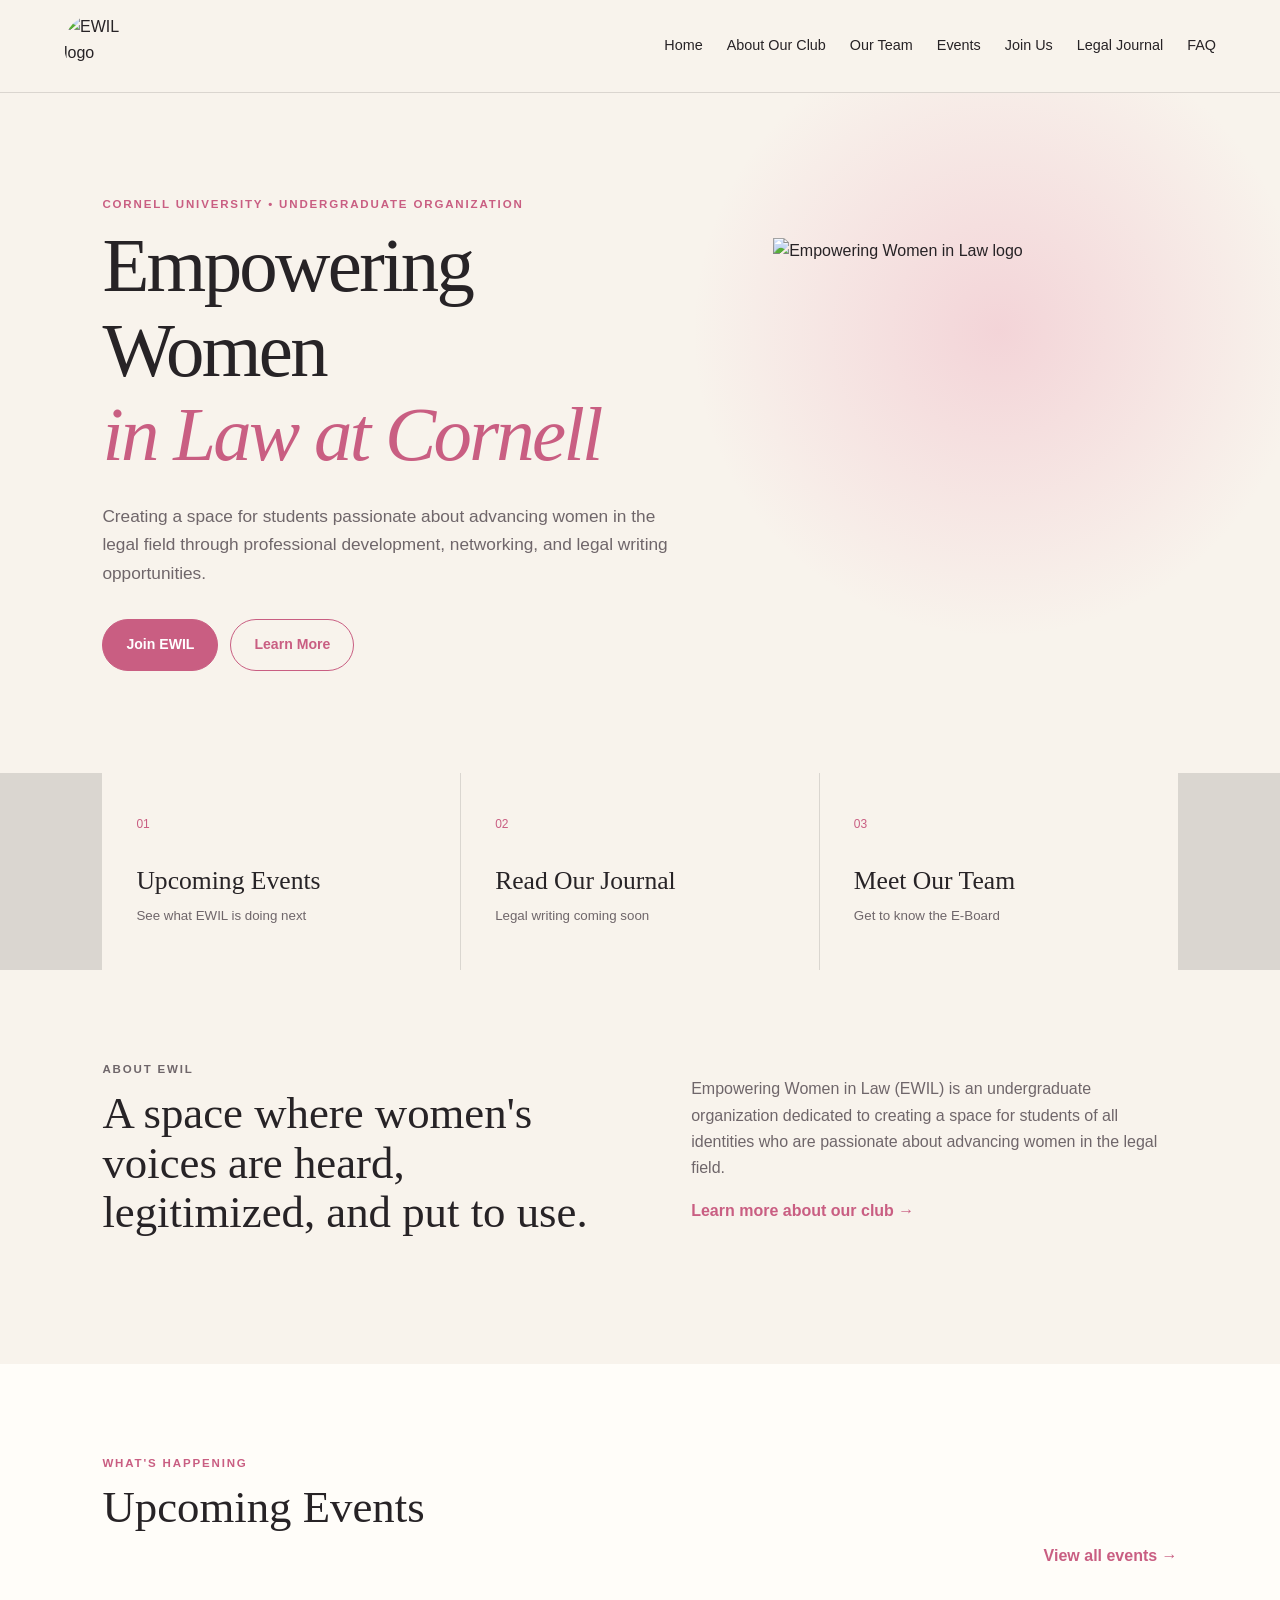
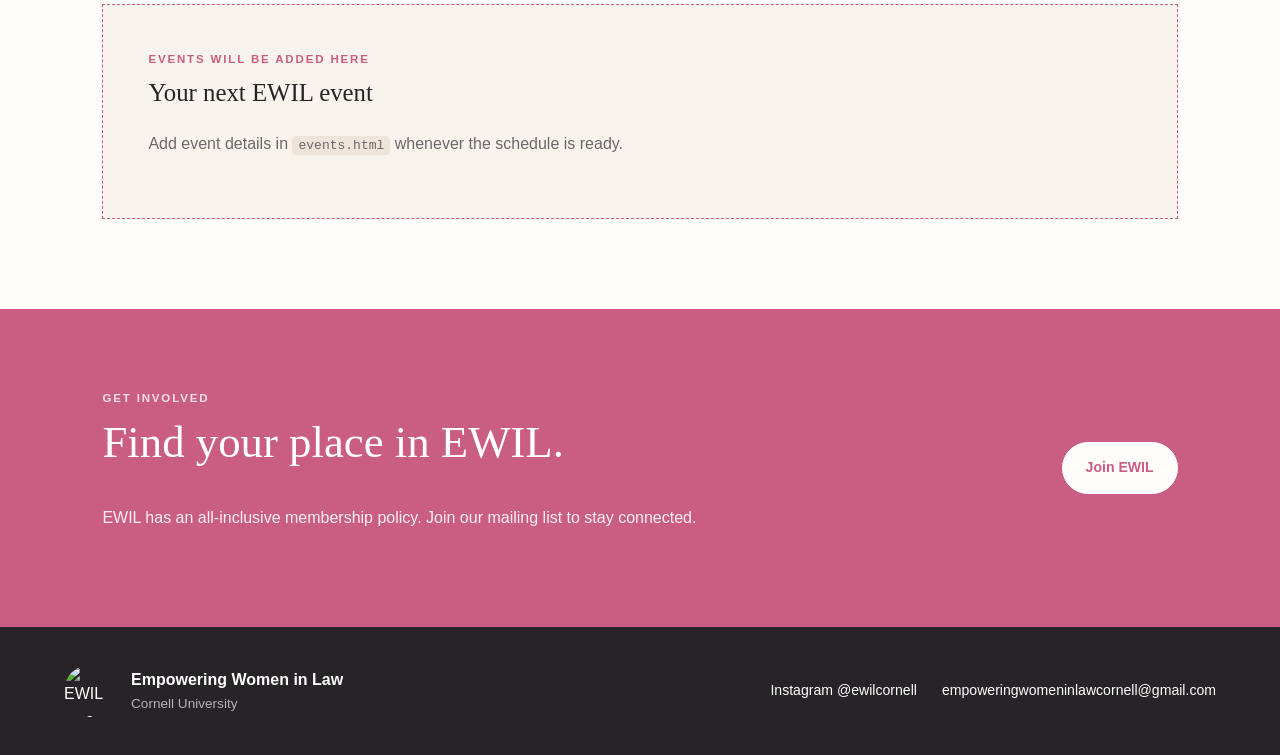
==== index.html @ f0b5902d "Add files via upload" ====
<!doctype html><html lang="en"><head><meta charset="UTF-8"><meta name="viewport" content="width=device-width,initial-scale=1.0"><meta name="description" content="Empowering Women in Law at Cornell"><title>Home | Empowering Women in Law at Cornell</title><link rel="stylesheet" href="style.css"></head><body><nav class="site-nav" aria-label="Main navigation">
<a class="brand" href="index.html"><img src="assets/ewil-logo.png" alt="EWIL logo"></a>
<button class="menu-toggle" aria-label="Open navigation" aria-expanded="false">☰</button>
<div class="nav-links">
<a href="index.html">Home</a><a href="about.html">About Our Club</a><a href="team.html">Our Team</a>
<a href="events.html">Events</a><a href="join.html">Join Us</a><a href="journal.html">Legal Journal</a><a href="faq.html">FAQ</a>
</div></nav><main><header class="hero"><div class="hero-copy">
<p class="eyebrow">Cornell University • Undergraduate Organization</p>
<h1>Empowering Women<br><em>in Law at Cornell</em></h1>
<p class="hero-text">Creating a space for students passionate about advancing women in the legal field through professional development, networking, and legal writing opportunities.</p>
<div class="button-row"><a class="button primary" href="join.html">Join EWIL</a><a class="button secondary" href="about.html">Learn More</a></div>
</div><div class="hero-logo"><div class="logo-frame"><img src="assets/ewil-logo.png" alt="Empowering Women in Law logo"></div></div></header>
<section class="quick-links section"><a href="events.html"><span>01</span><strong>Upcoming Events</strong><small>See what EWIL is doing next</small></a>
<a href="journal.html"><span>02</span><strong>Read Our Journal</strong><small>Legal writing coming soon</small></a>
<a href="team.html"><span>03</span><strong>Meet Our Team</strong><small>Get to know the E-Board</small></a></section>
<section class="split-section section"><div><p class="eyebrow">About EWIL</p><h2>A space where women's voices are heard, legitimized, and put to use.</h2></div>
<div><p>Empowering Women in Law (EWIL) is an undergraduate organization dedicated to creating a space for students of all identities who are passionate about advancing women in the legal field.</p>
<a class="text-link" href="about.html">Learn more about our club →</a></div></section>
<section class="feature-section section"><div class="section-heading"><div><p class="eyebrow">What's happening</p><h2>Upcoming Events</h2></div><a class="text-link" href="events.html">View all events →</a></div>
<div class="placeholder-card"><p class="eyebrow">Events will be added here</p><h3>Your next EWIL event</h3><p>Add event details in <code>events.html</code> whenever the schedule is ready.</p></div></section>
<section class="cta-section"><div><p class="eyebrow">Get involved</p><h2>Find your place in EWIL.</h2><p>EWIL has an all-inclusive membership policy. Join our mailing list to stay connected.</p></div><a class="button light" href="join.html">Join EWIL</a></section></main><footer class="site-footer"><div class="footer-inner">
<div class="footer-brand"><img src="assets/ewil-logo.png" alt="EWIL logo"><div><strong>Empowering Women in Law</strong><span>Cornell University</span></div></div>
<div class="footer-links"><a href="https://www.instagram.com/ewilcornell/" target="_blank" rel="noopener">Instagram @ewilcornell</a>
<a href="mailto:empoweringwomeninlawcornell@gmail.com">empoweringwomeninlawcornell@gmail.com</a></div>
</div></footer><script src="script.js"></script></body></html>
---- style.css ----
*{box-sizing:border-box} :root{--pink:#e784a4;--pink-dark:#c95e82;--pink-soft:#f3c7d5;--cream:#f8f3ec;--white:#fffdf9;--ink:#272326;--muted:#6f666a;--line:rgba(39,35,38,.14);--serif:Georgia,"Times New Roman",serif;--sans:"Helvetica Neue",Helvetica,Arial,sans-serif}
html{scroll-behavior:smooth}body{margin:0;background:var(--cream);color:var(--ink);font-family:var(--sans);line-height:1.65}a{color:inherit;text-decoration:none}img{max-width:100%;display:block}
.site-nav{min-height:86px;padding:14px 5vw;display:flex;align-items:center;justify-content:space-between;gap:28px;background:rgba(248,243,236,.96);border-bottom:1px solid var(--line);position:sticky;top:0;z-index:10;backdrop-filter:blur(10px)}
.brand img{width:64px;height:64px;border-radius:50%;object-fit:cover}.nav-links{display:flex;gap:24px;align-items:center;font-size:.9rem}.nav-links a{padding:8px 0;border-bottom:1px solid transparent}.nav-links a:hover{border-color:var(--pink-dark);color:var(--pink-dark)}.menu-toggle{display:none;border:0;background:transparent;font-size:1.6rem;color:var(--ink)}
.hero{min-height:650px;padding:8vw;display:grid;grid-template-columns:1.15fr .85fr;align-items:center;gap:7vw;background:radial-gradient(circle at 78% 35%,rgba(231,132,164,.28),transparent 28%),var(--cream)}
.eyebrow{margin:0 0 10px;text-transform:uppercase;letter-spacing:.16em;font-size:.72rem;font-weight:700;color:var(--pink-dark)}h1,h2,h3{line-height:1.1;margin-top:0}h1{font-family:var(--serif);font-size:clamp(3.1rem,6vw,6.5rem);font-weight:400;letter-spacing:-.035em;margin-bottom:24px}h1 em{color:var(--pink-dark);font-style:italic}h2{font-family:var(--serif);font-size:clamp(2rem,3.5vw,3.5rem);font-weight:400}h3{font-family:var(--serif);font-size:1.55rem;font-weight:500}
.hero-text{max-width:650px;font-size:1.08rem;color:var(--muted)}.hero-logo{display:flex;justify-content:center}.logo-frame{width:min(390px,70vw);aspect-ratio:1;display:flex;align-items:center;justify-content:center}.logo-frame img{width:100%;height:100%;object-fit:contain}
.button-row{display:flex;flex-wrap:wrap;gap:12px;margin-top:32px}.button{display:inline-block;padding:13px 23px;border-radius:999px;font-size:.88rem;font-weight:700;border:1px solid var(--pink-dark)}.button.primary{background:var(--pink-dark);color:white}.button.secondary{background:transparent;color:var(--pink-dark)}.button.light{background:var(--white);color:var(--pink-dark);border-color:var(--white)}
.section{padding:90px 8vw}.quick-links{display:grid;grid-template-columns:repeat(3,1fr);gap:1px;background:var(--line);padding-top:0;padding-bottom:0}.quick-links a{padding:42px 34px;background:var(--cream)}.quick-links a:hover{background:var(--pink-soft)}.quick-links span{display:block;color:var(--pink-dark);font-size:.75rem;margin-bottom:25px}.quick-links strong{display:block;font-family:var(--serif);font-size:1.6rem;font-weight:400}.quick-links small{color:var(--muted)}
.split-section{display:grid;grid-template-columns:1fr 1fr;gap:8vw;align-items:start}.split-section p{color:var(--muted)}.text-link{color:var(--pink-dark);font-weight:700}.feature-section{background:var(--white)}.section-heading{display:flex;justify-content:space-between;gap:30px;align-items:end;margin-bottom:34px}.placeholder-card,.event-placeholder{border:1px dashed var(--pink-dark);padding:45px;background:var(--cream)}.placeholder-card p:last-child,.event-placeholder p:last-child{color:var(--muted)}
.cta-section{padding:80px 8vw;background:var(--pink-dark);color:white;display:flex;justify-content:space-between;align-items:center;gap:40px}.cta-section .eyebrow{color:white;opacity:.8}.cta-section p{max-width:650px;opacity:.9}
.page-intro{padding:100px 8vw 70px;max-width:1000px}.page-intro.compact{padding-bottom:40px}.page-intro h1{font-size:clamp(3rem,6vw,5.5rem)}.page-intro>p:last-child{max-width:760px;color:var(--muted);font-size:1.08rem}
.content-grid{display:grid;grid-template-columns:1fr 1fr;gap:30px}.content-grid article{background:var(--white);padding:45px;box-shadow:0 18px 50px rgba(60,35,45,.08)}.content-grid article p:last-child{color:var(--muted)}.statement-section{background:var(--pink-soft)}blockquote{font-family:var(--serif);font-size:clamp(2rem,4vw,4rem);line-height:1.15;margin:20px 0 35px;max-width:1000px}.statement-section>p:last-child{max-width:800px}
.team-grid{display:grid;grid-template-columns:repeat(4,1fr);gap:24px}.team-card{background:var(--white);padding:18px 18px 25px;box-shadow:0 18px 50px rgba(60,35,45,.08)}.headshot-placeholder{aspect-ratio:1;background:var(--pink-soft);display:grid;place-items:center;color:var(--pink-dark);font-family:var(--serif);margin-bottom:20px}.team-card h3{margin-bottom:5px}.team-card p{margin:3px 0;color:var(--muted);font-size:.9rem}.team-card .position{color:var(--pink-dark);font-weight:700}
.past-events-grid{display:grid;grid-template-columns:repeat(2,1fr);gap:24px}.past-event{background:var(--white);padding:18px}.photo-placeholder{min-height:250px;background:var(--pink-soft);display:grid;place-items:center;color:var(--pink-dark);font-family:var(--serif);margin-bottom:20px}
.join-panel{display:grid;grid-template-columns:1.5fr .7fr;gap:50px}.join-panel>div{background:var(--white);padding:50px;box-shadow:0 18px 50px rgba(60,35,45,.08)}.contact-box{align-self:start}.contact-box a{display:block;color:var(--pink-dark);font-weight:700;margin-top:15px;overflow-wrap:anywhere}
.coming-soon{min-height:70vh;display:grid;place-items:center;text-align:center;padding:80px 8vw;align-content:center}.coming-soon h1{font-size:clamp(4rem,10vw,8rem);color:var(--pink-dark);margin:5px 0 20px}.coming-soon>p:last-child{max-width:600px;color:var(--muted)}.logo-small img{width:100px;height:100px;object-fit:cover;border-radius:50%;margin:auto}
.faq-list{max-width:1000px;margin:auto}details{background:var(--white);border-bottom:1px solid var(--line);padding:0 28px}summary{cursor:pointer;list-style:none;padding:28px 0;font-family:var(--serif);font-size:1.35rem}summary::-webkit-details-marker{display:none}summary::after{content:"+";float:right;color:var(--pink-dark);font-family:var(--sans)}details[open] summary::after{content:"−"}details p{color:var(--muted);max-width:850px;padding:0 0 28px;margin:0}
.site-footer{background:var(--ink);color:white;padding:38px 5vw}.footer-inner{display:flex;justify-content:space-between;gap:30px;align-items:center}.footer-brand{display:flex;align-items:center;gap:15px}.footer-brand img{width:52px;height:52px;border-radius:50%;object-fit:cover}.footer-brand strong,.footer-brand span{display:block}.footer-brand span{opacity:.65;font-size:.85rem}.footer-links{display:flex;gap:25px;flex-wrap:wrap;font-size:.88rem}.footer-links a:hover{color:var(--pink-soft)}
code{background:#eee5da;padding:2px 6px;border-radius:4px}
@media(max-width:900px){.nav-links{display:none;position:absolute;left:0;right:0;top:85px;background:var(--cream);padding:20px 5vw 30px;flex-direction:column;align-items:flex-start;border-bottom:1px solid var(--line)}.nav-links.open{display:flex}.menu-toggle{display:block}.hero{grid-template-columns:1fr;text-align:center}.hero-text{margin-left:auto;margin-right:auto}.button-row{justify-content:center}.quick-links,.split-section,.content-grid,.join-panel{grid-template-columns:1fr}.team-grid{grid-template-columns:repeat(2,1fr)}.past-events-grid{grid-template-columns:1fr}.section-heading{align-items:flex-start}.cta-section{display:flex}.footer-inner{align-items:flex-start;flex-direction:column}}
@media(max-width:560px){.site-nav{min-height:74px}.brand img{width:54px;height:54px}.nav-links{top:73px}.hero{min-height:auto;padding-top:65px}.section,.page-intro{padding:65px 6vw}.team-grid{grid-template-columns:1fr}.quick-links a{padding:32px 25px}.content-grid article,.join-panel>div{padding:30px}.footer-links{flex-direction:column;gap:8px}}
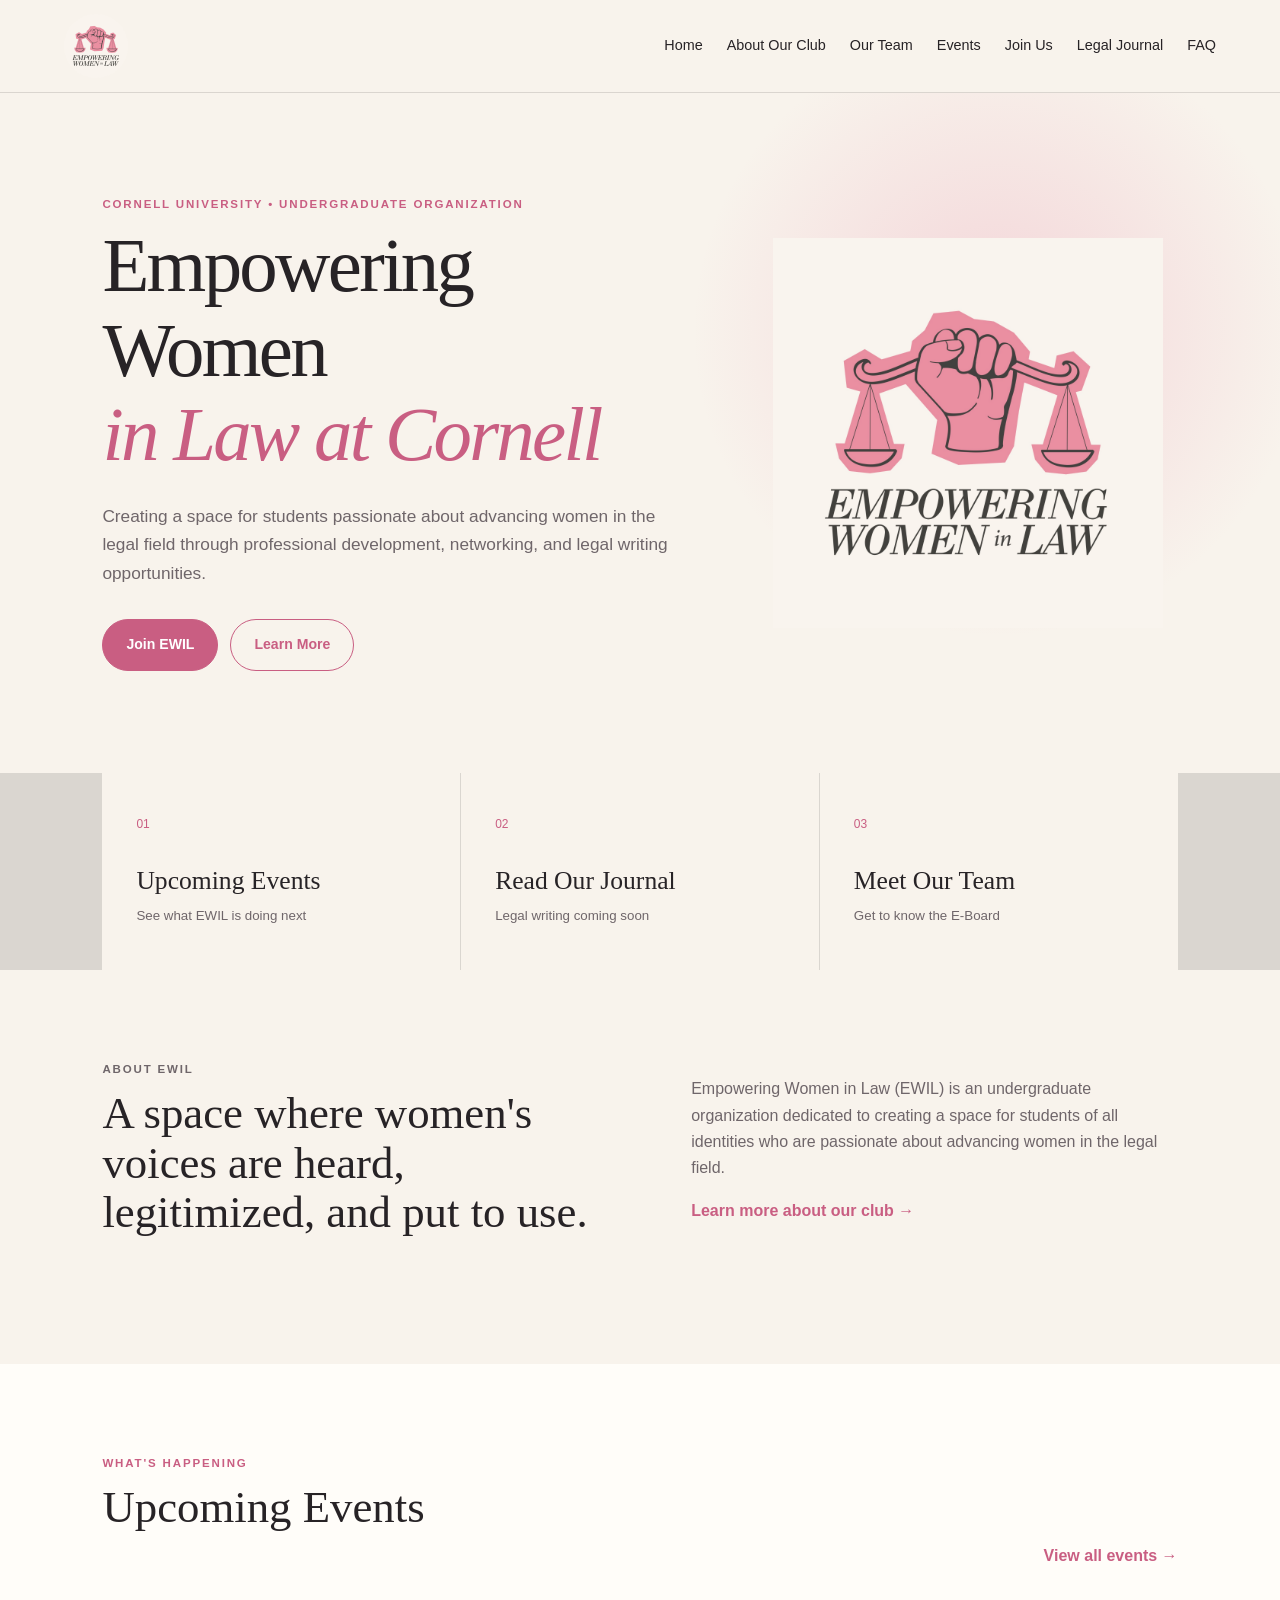
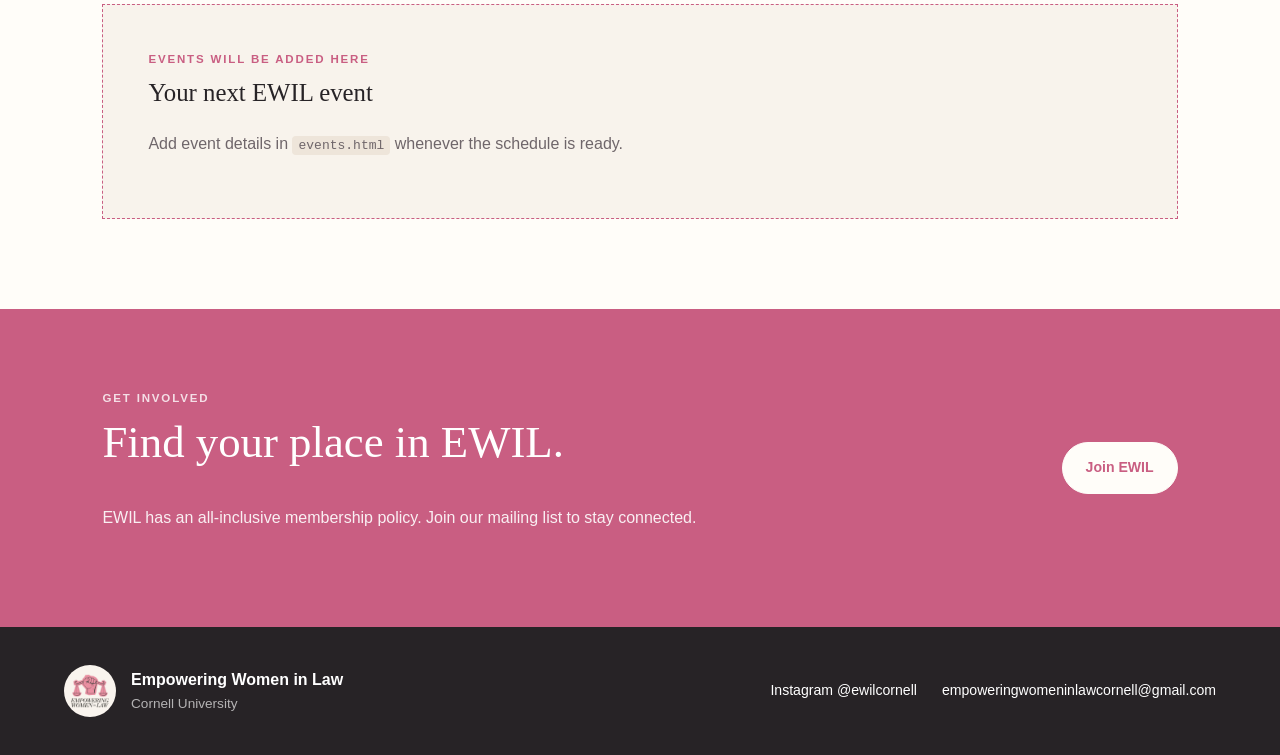
==== commit bbf44d9f: "Update index.html" ====
--- a/index.html
+++ b/index.html
@@ -1,5 +1,5 @@
 <!doctype html><html lang="en"><head><meta charset="UTF-8"><meta name="viewport" content="width=device-width,initial-scale=1.0"><meta name="description" content="Empowering Women in Law at Cornell"><title>Home | Empowering Women in Law at Cornell</title><link rel="stylesheet" href="style.css"></head><body><nav class="site-nav" aria-label="Main navigation">
-<a class="brand" href="index.html"><img src="assets/ewil-logo.png" alt="EWIL logo"></a>
+<a class="brand" href="index.html"><img src="assets/EWIL Logo.jpg" alt="EWIL logo"></a>
 <button class="menu-toggle" aria-label="Open navigation" aria-expanded="false">☰</button>
 <div class="nav-links">
 <a href="index.html">Home</a><a href="about.html">About Our Club</a><a href="team.html">Our Team</a>
@@ -9,7 +9,7 @@
 <h1>Empowering Women<br><em>in Law at Cornell</em></h1>
 <p class="hero-text">Creating a space for students passionate about advancing women in the legal field through professional development, networking, and legal writing opportunities.</p>
 <div class="button-row"><a class="button primary" href="join.html">Join EWIL</a><a class="button secondary" href="about.html">Learn More</a></div>
-</div><div class="hero-logo"><div class="logo-frame"><img src="assets/ewil-logo.png" alt="Empowering Women in Law logo"></div></div></header>
+</div><div class="hero-logo"><div class="logo-frame"><img src="assets/EWIL Logo.jpg" alt="Empowering Women in Law logo"></div></div></header>
 <section class="quick-links section"><a href="events.html"><span>01</span><strong>Upcoming Events</strong><small>See what EWIL is doing next</small></a>
 <a href="journal.html"><span>02</span><strong>Read Our Journal</strong><small>Legal writing coming soon</small></a>
 <a href="team.html"><span>03</span><strong>Meet Our Team</strong><small>Get to know the E-Board</small></a></section>
@@ -19,7 +19,7 @@
 <section class="feature-section section"><div class="section-heading"><div><p class="eyebrow">What's happening</p><h2>Upcoming Events</h2></div><a class="text-link" href="events.html">View all events →</a></div>
 <div class="placeholder-card"><p class="eyebrow">Events will be added here</p><h3>Your next EWIL event</h3><p>Add event details in <code>events.html</code> whenever the schedule is ready.</p></div></section>
 <section class="cta-section"><div><p class="eyebrow">Get involved</p><h2>Find your place in EWIL.</h2><p>EWIL has an all-inclusive membership policy. Join our mailing list to stay connected.</p></div><a class="button light" href="join.html">Join EWIL</a></section></main><footer class="site-footer"><div class="footer-inner">
-<div class="footer-brand"><img src="assets/ewil-logo.png" alt="EWIL logo"><div><strong>Empowering Women in Law</strong><span>Cornell University</span></div></div>
+<div class="footer-brand"><img src="assets/EWIL Logo.jpg" alt="EWIL logo"><div><strong>Empowering Women in Law</strong><span>Cornell University</span></div></div>
 <div class="footer-links"><a href="https://www.instagram.com/ewilcornell/" target="_blank" rel="noopener">Instagram @ewilcornell</a>
 <a href="mailto:empoweringwomeninlawcornell@gmail.com">empoweringwomeninlawcornell@gmail.com</a></div>
-</div></footer><script src="script.js"></script></body></html>+</div></footer><script src="script.js"></script></body></html>
